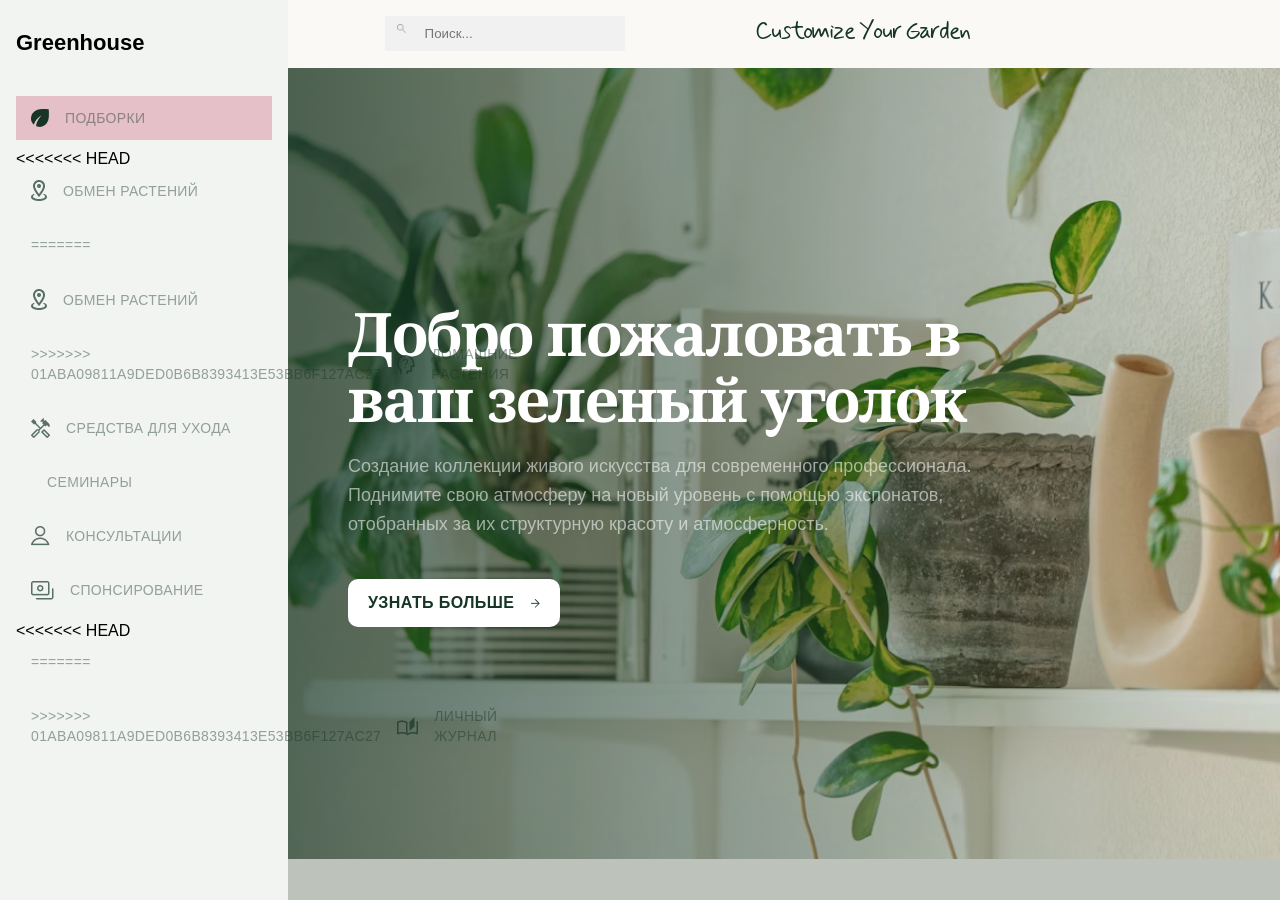
==== index.html @ 47705a6d "Initial commit" ====
<!DOCTYPE html>
<html lang="en">

<head>
    <meta charset="UTF-8">
    <meta name="viewport" content="width=device-width, initial-scale=1.0">
    <link rel="stylesheet" href="./style_main.css">
    <link rel="preconnect" href="https://fonts.googleapis.com">
    <link rel="preconnect" href="https://fonts.gstatic.com" crossorigin>
    <link
        href="https://fonts.googleapis.com/css2?family=Mynerve&family=Playfair+Display:ital,wght@0,400..900;1,400..900&display=swap"
        rel="stylesheet">
    <link rel="preconnect" href="https://fonts.googleapis.com">
    <link rel="preconnect" href="https://fonts.gstatic.com" crossorigin>
    <link
        href="https://fonts.googleapis.com/css2?family=Mynerve&family=Noto+Serif:ital,wght@0,100..900;1,100..900&family=Playfair+Display:ital,wght@0,400..900;1,400..900&display=swap"
        rel="stylesheet">
    <title>Document</title>
</head>

<body>
    <div class="main-container">

        <div class="container">

            <div class="sidebar">
                <div class="logo">Greenhouse</div>

                <ul class="menu">
                    <li class="active" data-category="plants">
                        <img src="./img/leaf-icon.png" alt="">Подборки
                    </li>
<<<<<<< HEAD
                    <li class="exchange-link" style="cursor: pointer;">
                        <img src="./img/location-icon.png" alt=""> Обмен растений
                    </li>
                    <li class="cards-link" onclick="window.location.href='./side-bar/cards.html'" style="cursor: pointer;">
=======
                    <li class="exchange-link">
                        <img src="./img/location-icon.png" alt=""> Обмен растений
                    </li>
                    <li class="cards-link">
>>>>>>> 01aba09811a9ded0b6b8393413e53bb6f127ac27
                        <img src="./img/head-icon.png" alt=""> ДОМАШНИЕ РАСТЕНИЯ
                    </li>
                    <li>
                        <img src="./img/tools-icon.png" alt=""> СРЕДСТВА ДЛЯ УХОДА
                    </li>
                    <li>
                        <img src="./img/flower-icon.png" alt=""> СЕМИНАРЫ
                    </li>
                    <li>
                        <img src="./img/person-icon-consult.png" alt=""> консультации
                    </li>
                    <li>
                        <img src="./img/money-icon.png" alt=""> спонсирование
                    </li>
<<<<<<< HEAD
                    <li onclick="window.location.href='./interior.html'" style="cursor: pointer;">
=======
                    <li>
>>>>>>> 01aba09811a9ded0b6b8393413e53bb6f127ac27
                        <img src="./img/book-icon.png" alt=""> ЛИЧНЫЙ ЖУРНАЛ
                    </li>
                </ul>
                <div class="menu-2">
                    <button class="catalog-btn">Смотреть каталог</button>
                    <ul class="menu-2_ul">
                        <li>
                            <img src="./img/tree-icon.png" alt=""> УСТОЙЧИВОЕ РАЗВИТИЕ
                        </li>
                        <li>
                            <img src="./img/mark-icon.png" alt=""> ПОДДЕРЖКА
                        </li>
                    </ul>
                </div>
            </div>
            <div class="right">

                <nav>
                    <ul>
                        <li>
                            <div class="nav-ul__search">
                                <img src="./img/search-icon.png" alt="">
                                <input type="text" placeholder="Поиск...">
                            </div>
                        </li>
                        <li>
                            <h3 class="title">Customize Your Garden</h3>
                        </li>
                        <li>
                            <div class="nav-ul__icons">
                                <img src="./img/bag-icon.png" alt="">
                                <img class="profile" src="./img/person-icon.png" alt="">
                            </div>
                        </li>
                    </ul>
                </nav>

                <div class="main">
                    <section class="hero">
                        <div class="hero-content">
                            <h1>Добро пожаловать в ваш зеленый уголок</h1>
                            <p>
                                Создание коллекции живого искусства для современного
                                профессионала. Поднимите свою атмосферу на новый уровень
                                с помощью экспонатов, отобранных за их структурную красоту
                                и атмосферность.
                            </p>
                            <button>Узнать больше <img src="./img/strelka-icon.png" alt=""></button>
                        </div>
                    </section>
                </div>
            </div>
        </div>



        <!-- catalog -->
        <!-- <section class="section">
            <h1 class="title">Садовый Инвентарь</h1>
            <div class="line"></div>

            <div class="slider">

                <button class="arrow left">←</button>

                <div class="cards">

                    <div class="card">
                        <img src="./img/tool1.png" alt="">
                        <div class="overlay">
                            <h3>Artisan Pottery</h3>
                            <p>Sourced from independent studios.</p>
                            <span>BROWSE SHOP</span>
                        </div>
                    </div>

                    <div class="card">
                        <img src="./img/tool2.png" alt="">
                        <div class="overlay">
                            <h3>Organic Feed</h3>
                            <p>Nurturing the root, not just the leaf.</p>
                            <span>DISCOVER MORE</span>
                        </div>
                    </div>

                    <div class="card">
                        <img src="./img/tool3.png" alt="">
                        <div class="overlay">
                            <h3>Precision Tools</h3>
                            <p>Professional equipment for the enthusiast.</p>
                            <span>VIEW CATALOG</span>
                        </div>
                    </div>

                </div>

                <button class="arrow right">→</button>

            </div>
        </section> -->
    </div>

    <script src="./app_main.js"></script>

</body>

</html>
---- style_main.css ----
* {
    margin: 0;
    padding: 0;
    box-sizing: border-box;
    font-family: 'Manrope', sans-serif;
}

nav ul{
    display: flex;
    list-style: none;
    gap: 130.92px;
}

nav ul li:last-child{
    padding-left: 247.62px;
}

.nav-ul__icons{
    display: flex;
    gap: 23.99px;
    align-items: center;
    padding: 8.5px 0;
}

.nav-ul__icons img:last-child{
    height: 14.62px;
    width: 15px;
}

body {
    background-color: #2d412650;
}

.container{
    display: flex;
    margin: 0 auto;
    max-width: 1440px;
}

/* SIDEBAR */
.sidebar {
    width: 288px;
    background: #f2f4f2;
    padding: 30px 16px;
    height: 100vh;
    position: fixed;

    
}

.logo {
    font-size: 22px;
    font-weight: 600;
    margin-bottom: 40px;
}

.menu {
    list-style: none;
}

.menu li {
    padding: 12px 15px;
    margin-bottom: 10px;
    cursor: pointer;
    color: #16352670;
    font-family: 'Manrope', sans-serif;
    font-size: 14px;
    line-height: 20px;
    letter-spacing: 0.35px;
    text-transform: uppercase;
    display: flex;
    gap: 16px;
    align-items: center;
    
}

.menu li.active {
    background: #e5c0c9;
}

.menu li:hover {
    background: #e9ece9;
}

.catalog-btn {
    padding: 12px;
    background: #1e3d2f;
    color: white;
    border: none;
    border-radius: 10px;
    width: 100%;
    margin-bottom: 33px;
    height: 44px;
}

.menu-2{
    padding-top: 151px;
}

.menu-2 li {
    padding: 8px 0;
    margin-bottom: 8px;
    cursor: pointer;
    color: #16352670;
    font-family: 'Manrope', sans-serif;
    font-size: 12px;
    line-height: 16px;
    letter-spacing: 1.2px;
    text-transform: uppercase;
    display: flex;
    gap: 16px;
    align-items: center;
    
}

/* MAIN */
.main {
    flex: 1;
}

.right{
    margin-left: 288px;
}

/* TOPBAR */
nav {
    display: flex;
    justify-content: space-between;
    padding: 16px 32px 16px 96.58px;
    background: #FAF9F5;
    height: 68px;
}

.nav-ul__search img{
    position: absolute;
    top: 8px;
    left: 12px;
    height: 10px;
    width: 10px;
}

.nav-ul__search{
    position: relative;
}

.nav-ul__search input{
    background: #f1f1f1;
    padding: 10px 15px 10px 40px;
    border-radius: 2px;
    width: 240px;
    border: none;
}

.title {
    font-weight: 500;
    font-family: 'Mynerve', sans-serif;
    font-size: 24px;
    line-height: 32px;
    letter-spacing: -1.2px;
    color: #163526;
}

/* HERO */
.hero {
    height: 791px;
    width: 1152px;
    background: url('./img/header-img.png') center/cover;
    display: flex;
    align-items: center;
    padding: 60px;
    color: white;
}

.hero-content {
    max-width: 672px;
}

.hero h1 {
    font-size: 60px;
    line-height: 66px;
    letter-spacing: -1.5px;
    margin-bottom: 20px;
    font-family: 'Noto Serif', sans-serif;
}

.hero p {
    margin-top: 11px;
    font-size: 18px;
    font-family: 'Manrope', sans-serif;
    line-height: 29.3px;
    margin-bottom: 40px;
    color: #ffffff90;
    font-weight: 500;
}

.hero button {
    padding: 12px 20px;
    border-radius: 10px;
    font-size: 16px;
    font-weight: 600;
    line-height: 24px;
    letter-spacing: 0.4px;
    text-transform: uppercase;
    border: none;
    background: white;
    color: #163526;
    cursor: pointer;
}

.hero button img{
    padding-left: 12px;
}

.main-conainer{
    max-width: 1440px;
    margin: 0 auto;
}

/* CARDS */
.cards {
    display: flex;
    gap: 24px;
}

.card {
    background: white;
    border-radius: 20px;
    padding: 15px;
    width: 250px;
}

.card-img {
    position: relative;
}

.card-img img {
    width: 100%;
    border-radius: 15px;
}

.badge {
    position: absolute;
    top: 10px;
    left: 10px;
    background: #7f1d1d;
    color: white;
    padding: 5px 10px;
    border-radius: 10px;
    font-size: 12px;
}

.card h3 {
    margin-top: 10px;
}

.desc {
    color: gray;
    font-size: 14px;
}

.price {
    margin: 10px 0;
}

.price span {
    font-weight: bold;
}

.price del {
    color: gray;
    margin-left: 5px;
}

.card-bottom {
    display: flex;
    justify-content: space-between;
    align-items: center;
}

.counter {
    background: #f1f1f1;
    padding: 5px 10px;
    border-radius: 8px;
}

.card button {
    background: #1f3d2b;
    color: white;
    border: none;
    padding: 8px 12px;
    border-radius: 8px;
    cursor: pointer;
}

.products{
    background-color: #FFFFFF;
    padding: 20px;
    color: #163526;
    display: flex;
    gap: 4px;
    flex-direction: column;
    position: relative;
    height: 485px;
    border-radius: 12px;
    border: none;
}

.products-info{
    font-family: 'Manrope', sans-serif;
    font-size: 10px;
    line-height: 15px;
    letter-spacing: 1px;
    color: #42484360;
}

.products h3{
    font-family: 'Noto serif', sans-serif;
    font-size: 18px;
    line-height: 28px;
    max-width: 170.75px;
}
.products-price{
    display: flex;
    gap: 12px;
}

.products-price h4{
    font-family: 'Manrope',sans-serif;
    font-size: 18px;
}

.products-price p{
    font-family: 'Manrope',sans-serif;
    font-size: 14px;
    line-height: 20px;
    color: #42484340;
    text-decoration: line-through;
}

.products-cart{
    display: flex;
    position: absolute;
    bottom: 20px;
}

.controls{
    border-radius: 8px;
    border: none;
    background-color: #F4F4F0;
    color: #1B1C1A;
    display: flex;
    gap: 9px;
    padding: 4px 8px 4px 8px;
    align-items: center;
    font-family: 'Manrope',sans-serif;
    font-size: 14px;
    line-height: 20px;
}

.controls button{
    border: none;
    background: none;
}

/* CATALOG */

/* .section {
  max-width: 1200px;
  margin: 0 auto;
  padding: 80px 20px;
  text-align: center;
} */

/* Заголовок */
/* .title {
  font-size: 42px;
  color: #1f3d2b;
  margin-bottom: 10px;
}

.line {
  width: 80px;
  height: 3px;
  background: #c8b6a6;
  margin: 0 auto 50px;
} */

/* Слайдер */
/* .slider {
  display: flex;
  align-items: center;
  justify-content: center;
  gap: 20px;
}

.cards {
  display: flex;
  gap: 25px;
} */

/* Карточка */
/* .card {
  position: relative;
  width: 340.67px;
  height: 360px;
  border-radius: 16px;
  overflow: hidden;
  cursor: pointer;
}

.card img {
  width: 100%;
  height: 100%;
  object-fit: cover;
} */

/* Затемнение */
/* .card::after {
  content: "";
  position: absolute;
  inset: 0;
} */

/* Текст */
/* .overlay {
  position: absolute;
  bottom: 20px;
  left: 20px;
  color: white;
  z-index: 2;
  text-align: left;
}

.overlay h3 {
  font-size: 22px;
  margin-bottom: 8px;
}

.overlay p {
  font-size: 14px;
  margin-bottom: 10px;
  opacity: 0.8;
}

.overlay span {
  font-size: 12px;
  letter-spacing: 1px;
} */

/* Стрелки */
/* .arrow {
  width: 60px;
  height: 60px;
  border-radius: 50%;
  background: #e8e1d9;
  border: none;
  font-size: 20px;
  cursor: pointer;
  transition: 0.3s;
}

.arrow:hover {
  background: #d8cdc2;
} */
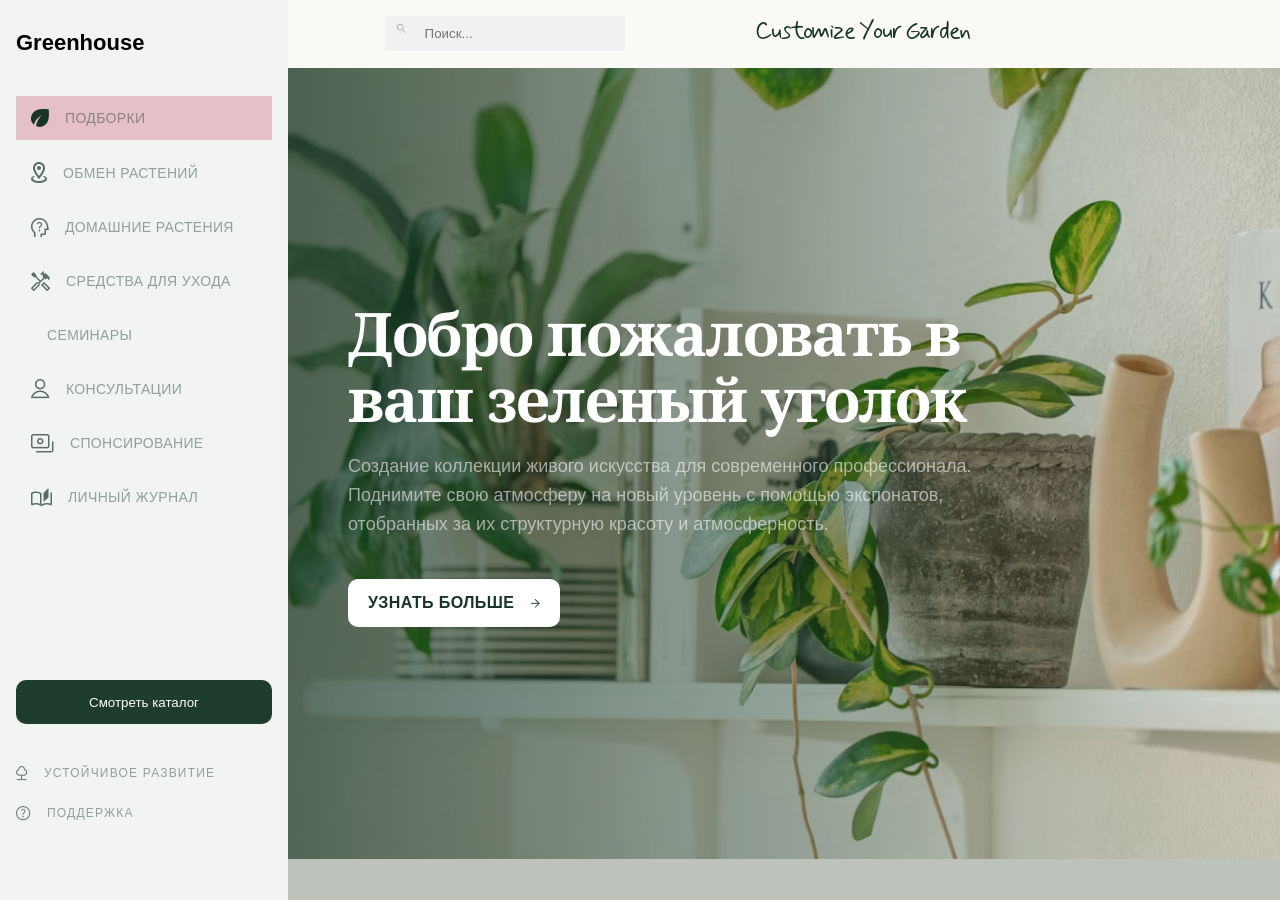
==== commit 4ddcc55e: "Initial commit" ====
--- a/index.html
+++ b/index.html
@@ -30,17 +30,10 @@
                     <li class="active" data-category="plants">
                         <img src="./img/leaf-icon.png" alt="">Подборки
                     </li>
-<<<<<<< HEAD
-                    <li class="exchange-link" style="cursor: pointer;">
-                        <img src="./img/location-icon.png" alt=""> Обмен растений
-                    </li>
-                    <li class="cards-link" onclick="window.location.href='./side-bar/cards.html'" style="cursor: pointer;">
-=======
                     <li class="exchange-link">
                         <img src="./img/location-icon.png" alt=""> Обмен растений
                     </li>
                     <li class="cards-link">
->>>>>>> 01aba09811a9ded0b6b8393413e53bb6f127ac27
                         <img src="./img/head-icon.png" alt=""> ДОМАШНИЕ РАСТЕНИЯ
                     </li>
                     <li>
@@ -55,11 +48,7 @@
                     <li>
                         <img src="./img/money-icon.png" alt=""> спонсирование
                     </li>
-<<<<<<< HEAD
-                    <li onclick="window.location.href='./interior.html'" style="cursor: pointer;">
-=======
                     <li>
->>>>>>> 01aba09811a9ded0b6b8393413e53bb6f127ac27
                         <img src="./img/book-icon.png" alt=""> ЛИЧНЫЙ ЖУРНАЛ
                     </li>
                 </ul>
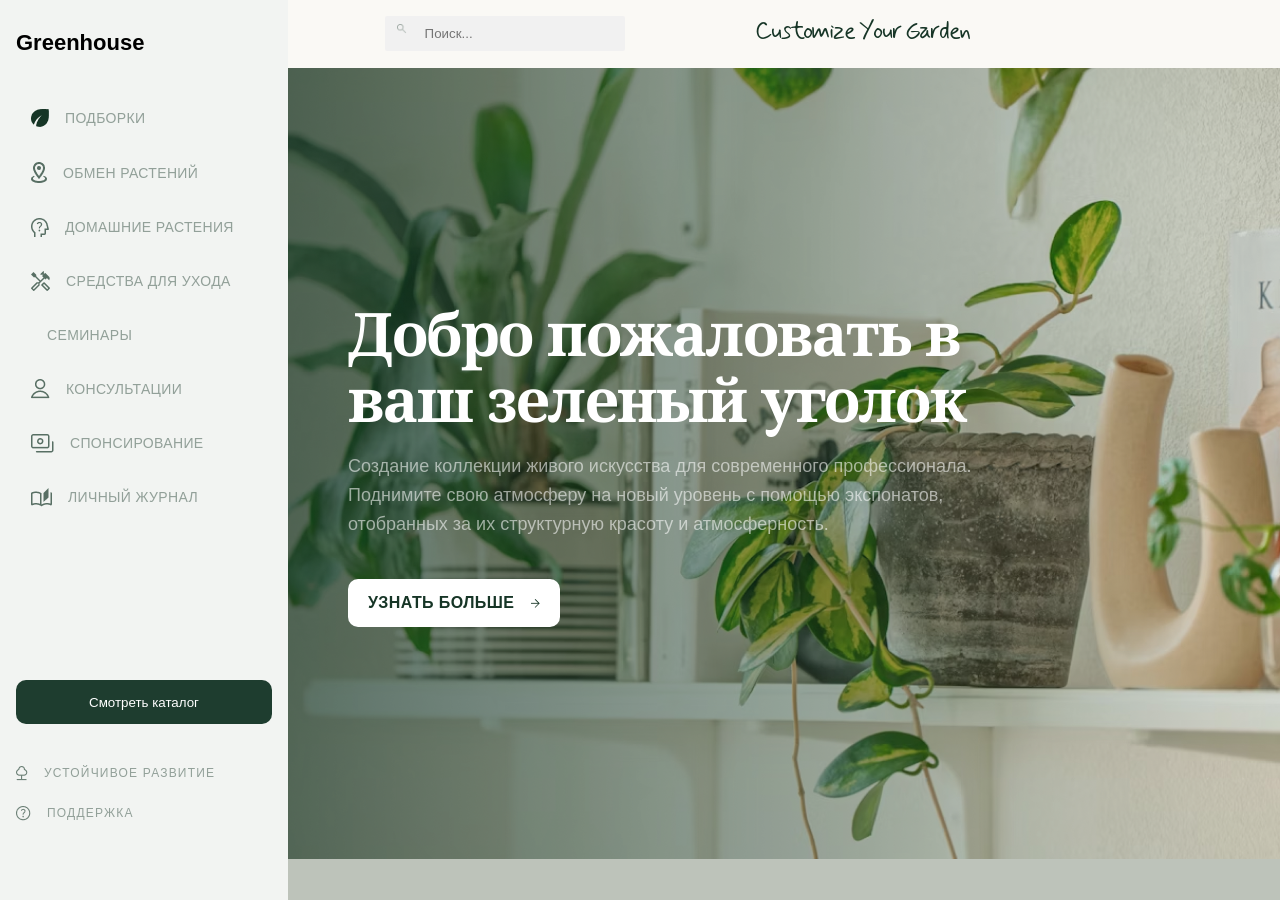
==== commit 7c98b59a: "Initial commit" ====
--- a/index.html
+++ b/index.html
@@ -27,7 +27,7 @@
                 <div class="logo">Greenhouse</div>
 
                 <ul class="menu">
-                    <li class="active" data-category="plants">
+                    <li class="collections-link" data-category="plants">
                         <img src="./img/leaf-icon.png" alt="">Подборки
                     </li>
                     <li class="exchange-link">
@@ -36,19 +36,19 @@
                     <li class="cards-link">
                         <img src="./img/head-icon.png" alt=""> ДОМАШНИЕ РАСТЕНИЯ
                     </li>
-                    <li>
+                    <li class="care-link">
                         <img src="./img/tools-icon.png" alt=""> СРЕДСТВА ДЛЯ УХОДА
                     </li>
-                    <li>
+                    <li class="seminars-link">
                         <img src="./img/flower-icon.png" alt=""> СЕМИНАРЫ
                     </li>
-                    <li>
+                    <li class="consultations-link">
                         <img src="./img/person-icon-consult.png" alt=""> консультации
                     </li>
-                    <li>
+                    <li class="sponsorship-link">
                         <img src="./img/money-icon.png" alt=""> спонсирование
                     </li>
-                    <li>
+                    <li class="journal-link">
                         <img src="./img/book-icon.png" alt=""> ЛИЧНЫЙ ЖУРНАЛ
                     </li>
                 </ul>
